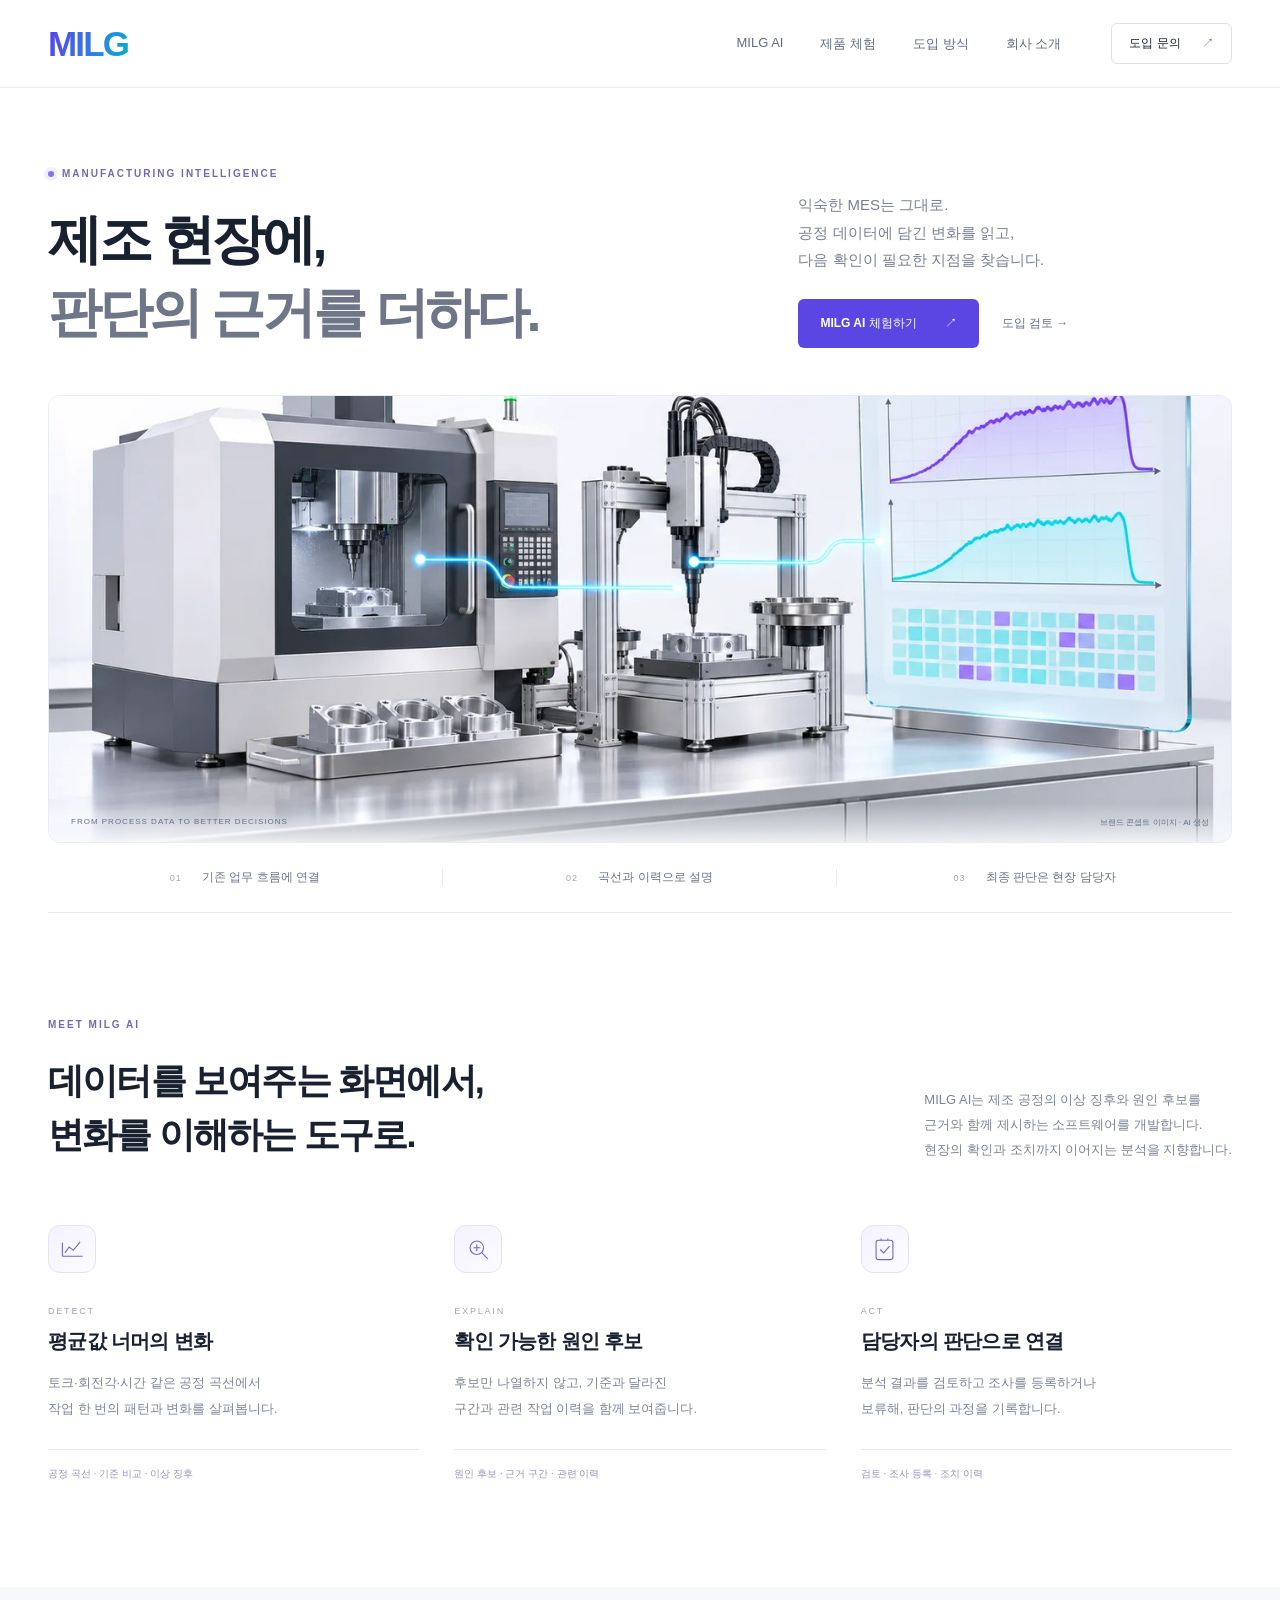
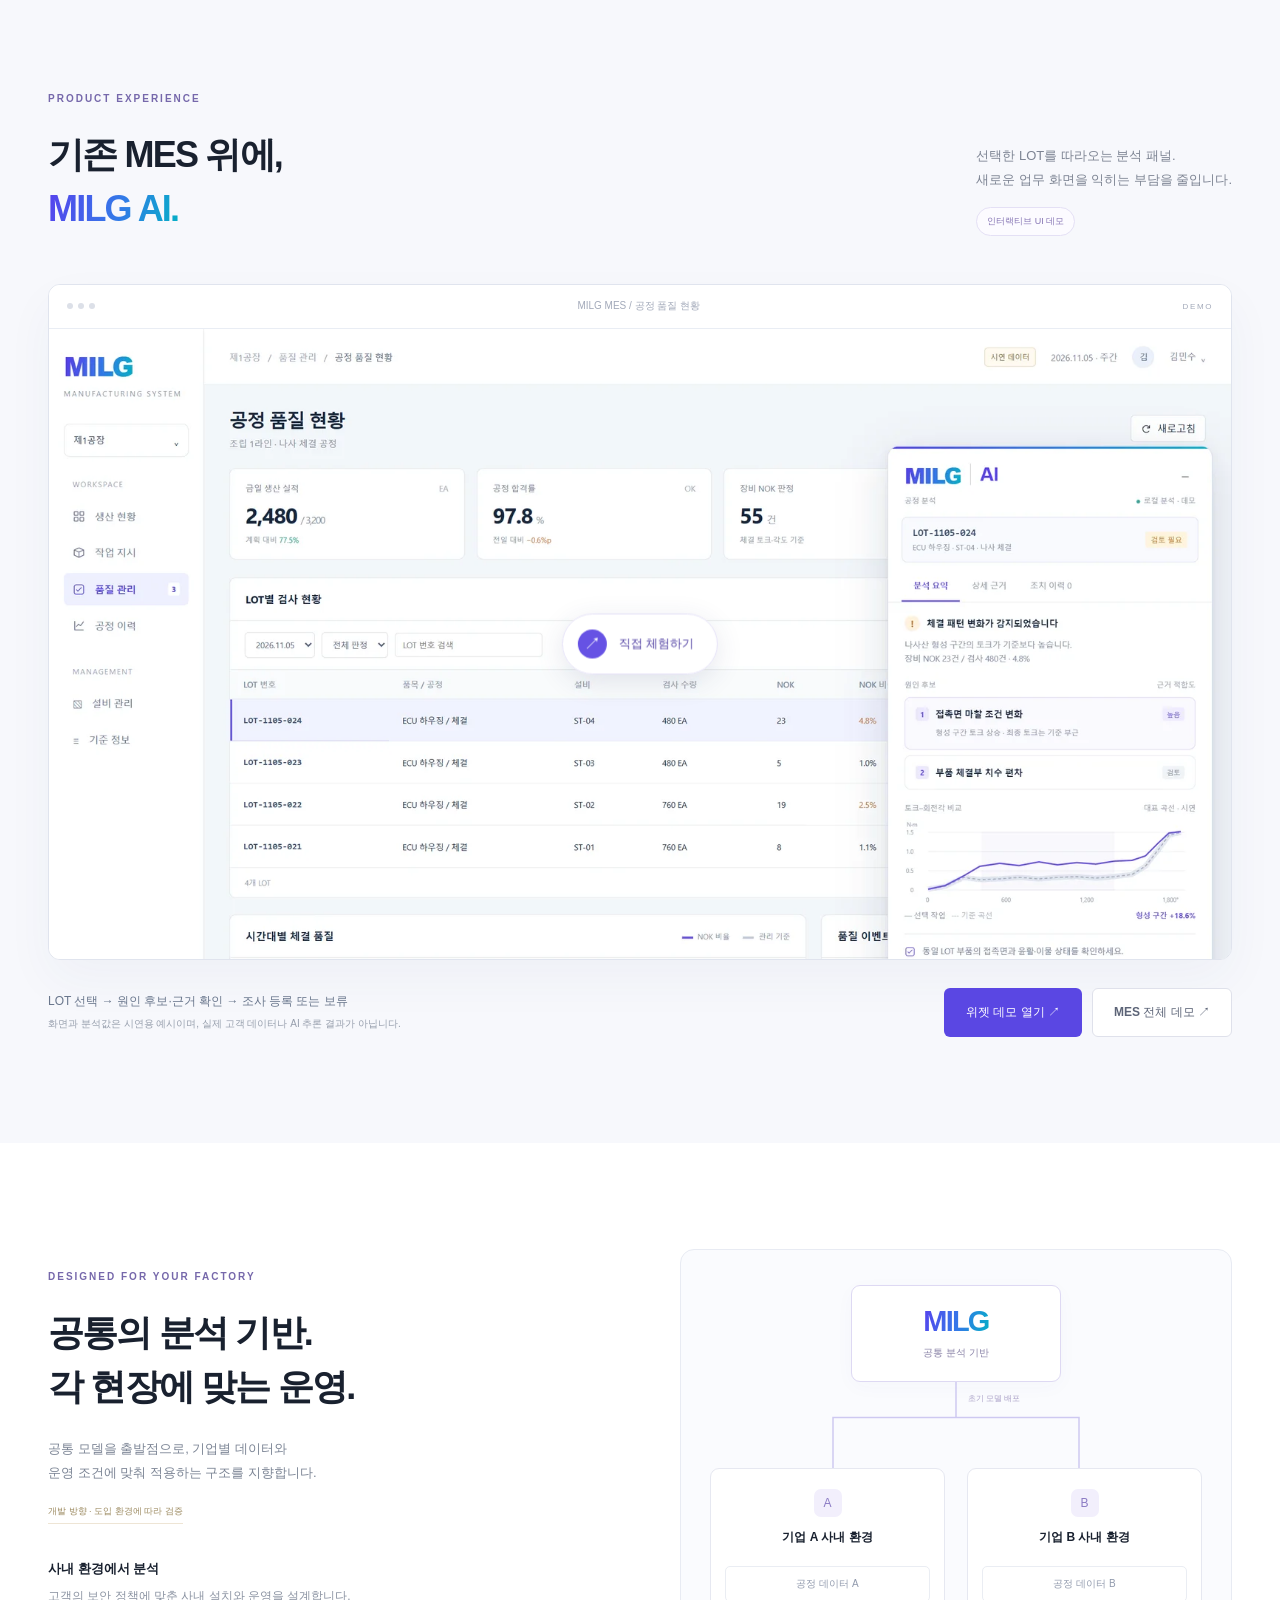
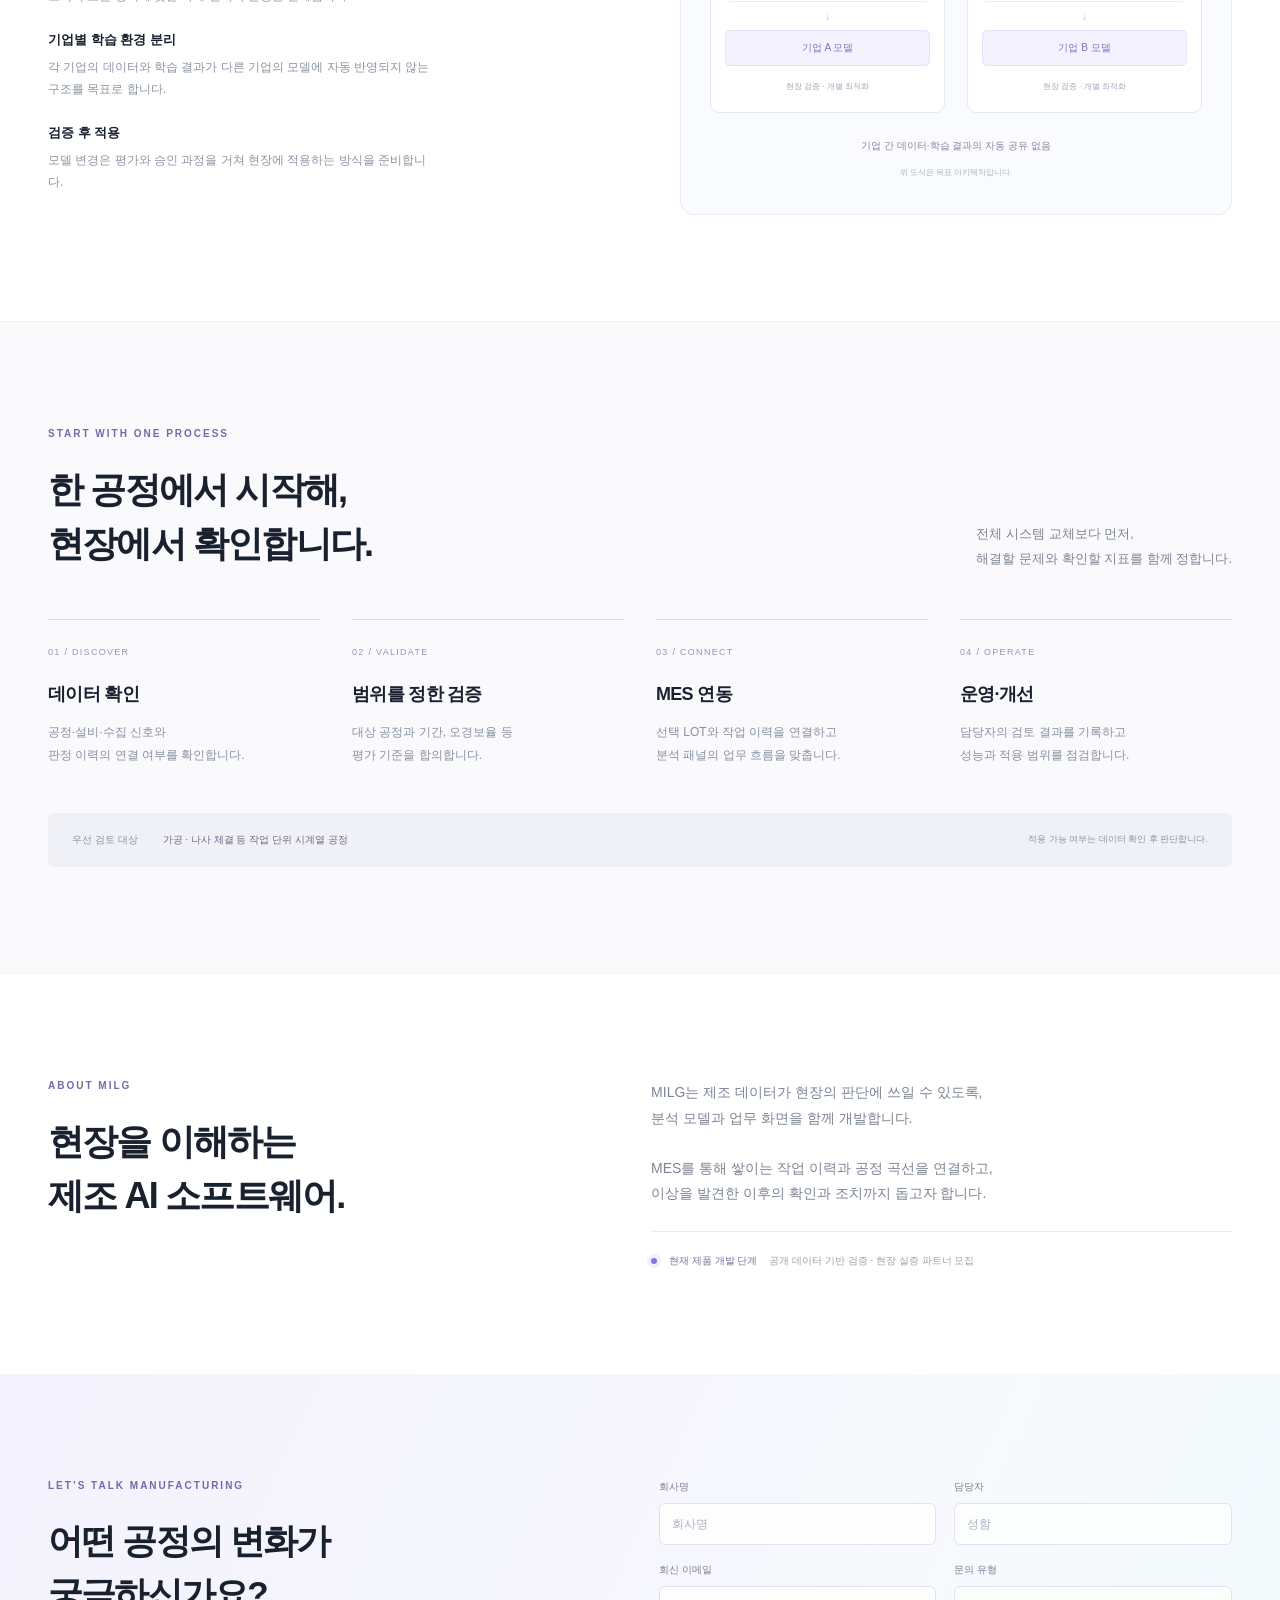
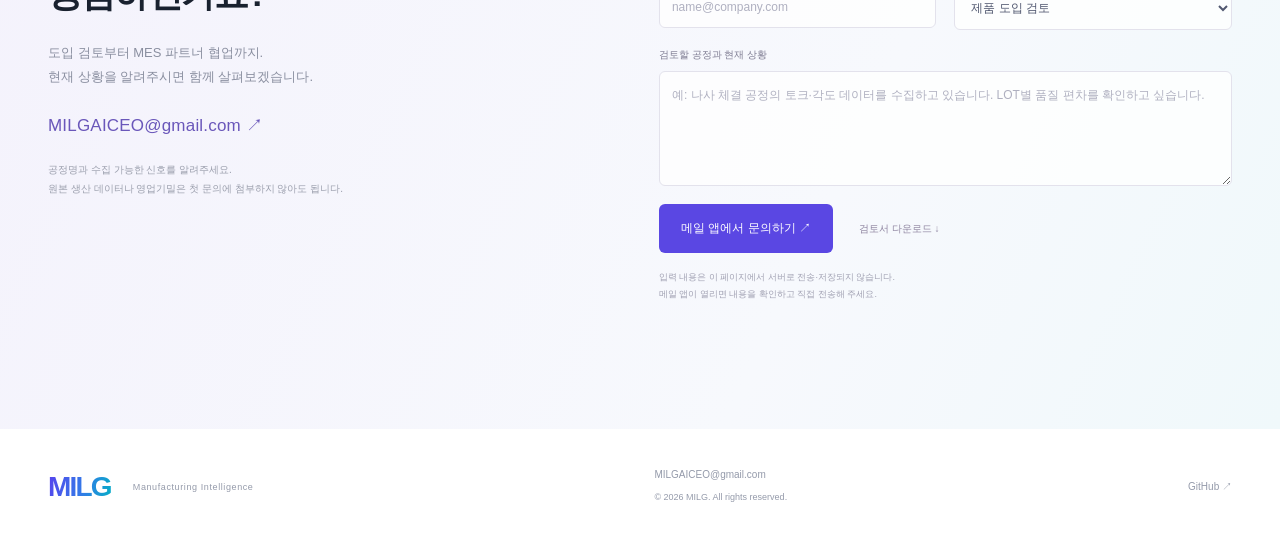
==== index.html @ 600805a0 "Add white MILG company website with product demo and inquiry flow" ====
<!doctype html>
<html lang="ko"><head>
<meta charset="utf-8"><meta name="viewport" content="width=device-width,initial-scale=1">
<title>MILG | 제조 현장에 더하는 AI</title>
<meta name="description" content="기존 MES에 더하는 제조 AI, MILG. 공정 데이터의 이상 징후와 원인 후보를 근거와 함께 제시해 현장의 판단을 돕습니다.">
<meta name="theme-color" content="#ffffff"><meta property="og:title" content="MILG — 제조 현장에 더하는 AI"><meta property="og:description" content="익숙한 MES에서, 더 깊은 공정 분석을. MILG AI 제품과 인터랙티브 데모를 만나보세요."><meta property="og:type" content="website"><meta property="og:image" content="company/assets/manufacturing.webp">
<link rel="icon" href="company/assets/favicon.svg" type="image/svg+xml"><link rel="stylesheet" href="company/site.css"></head><body>
<a href="#main" class="skip">본문으로 바로가기</a>
<header class="header"><div class="navwrap"><a class="logo" href="#" aria-label="MILG 홈">MILG</a><nav id="navigation" aria-label="주 메뉴"><a href="#product">MILG AI</a><a href="#experience">제품 체험</a><a href="#approach">도입 방식</a><a href="#about">회사 소개</a></nav><a class="navcta" href="#contact">도입 문의 <span>↗</span></a><button class="menubutton" aria-expanded="false" aria-controls="navigation" aria-label="메뉴 열기">☰</button></div></header>
<main id="main"><section class="hero wrap"><div class="herohead"><div><div class="eyebrow"><span class="statusdot"></span> MANUFACTURING INTELLIGENCE</div><h1>제조 현장에,<br><span>판단의 근거를 더하다.</span></h1></div><div class="herocopy"><p>익숙한 MES는 그대로.<br>공정 데이터에 담긴 변화를 읽고,<br>다음 확인이 필요한 지점을 찾습니다.</p><div class="buttons"><a href="#experience" class="button primary">MILG AI 체험하기 <span>↗</span></a><a href="#contact" class="textlink">도입 검토 →</a></div></div></div><div class="herovisual"><img src="company/assets/manufacturing.webp" width="1400" height="788" alt="정밀 제조 설비와 공정 분석 화면을 연결한 MILG 브랜드 콘셉트 이미지" fetchpriority="high"><div class="imagecaption"><span>FROM PROCESS DATA TO BETTER DECISIONS</span><span>브랜드 콘셉트 이미지 · AI 생성</span></div></div><div class="principles"><span><b>01</b> 기존 업무 흐름에 연결</span><span><b>02</b> 곡선과 이력으로 설명</span><span><b>03</b> 최종 판단은 현장 담당자</span></div></section>
<section id="product" class="section wrap"><div class="sectionintro"><div><div class="eyebrow">MEET MILG AI</div><h2>데이터를 보여주는 화면에서,<br>변화를 이해하는 도구로.</h2></div><p class="introcopy">MILG AI는 제조 공정의 이상 징후와 원인 후보를<br class="desktop"> 근거와 함께 제시하는 소프트웨어를 개발합니다.<br class="desktop"> 현장의 확인과 조치까지 이어지는 분석을 지향합니다.</p></div><div class="capabilities"><article><div class="capicon"><svg viewBox="0 0 32 32" fill="none"><path d="M4 24V8m0 16h24M7 20l5-7 5 4 8-10"/></svg></div><span class="overline">DETECT</span><h3>평균값 너머의 변화</h3><p>토크·회전각·시간 같은 공정 곡선에서<br>작업 한 번의 패턴과 변화를 살펴봅니다.</p><div class="capterm">공정 곡선 · 기준 비교 · 이상 징후</div></article><article><div class="capicon"><svg viewBox="0 0 32 32" fill="none"><circle cx="14" cy="14" r="8"/><path d="m20 20 7 7M10 14h8m-4-4v8"/></svg></div><span class="overline">EXPLAIN</span><h3>확인 가능한 원인 후보</h3><p>후보만 나열하지 않고, 기준과 달라진<br>구간과 관련 작업 이력을 함께 보여줍니다.</p><div class="capterm">원인 후보 · 근거 구간 · 관련 이력</div></article><article><div class="capicon"><svg viewBox="0 0 32 32" fill="none"><rect x="6" y="5" width="20" height="23" rx="3"/><path d="m11 16 4 4 7-8M12 5V3m8 2V3"/></svg></div><span class="overline">ACT</span><h3>담당자의 판단으로 연결</h3><p>분석 결과를 검토하고 조사를 등록하거나<br>보류해, 판단의 과정을 기록합니다.</p><div class="capterm">검토 · 조사 등록 · 조치 이력</div></article></div></section>
<section id="experience" class="experience section"><div class="wrap"><div class="sectionintro"><div><div class="eyebrow">PRODUCT EXPERIENCE</div><h2>기존 MES 위에,<br><span class="gradient">MILG AI.</span></h2></div><div class="introcopy"><p>선택한 LOT를 따라오는 분석 패널.<br>새로운 업무 화면을 익히는 부담을 줄입니다.</p><span class="pill">인터랙티브 UI 데모</span></div></div><div class="browserframe"><div class="browserbar"><div class="dots"><i></i><i></i><i></i></div><span>MILG MES / 공정 품질 현황</span><span class="secure">DEMO</span></div><button class="productpreview" id="demoPreview" aria-label="MILG AI 인터랙티브 데모 열기"><img src="company/assets/product.webp" width="1600" height="1050" loading="lazy" alt="LOT 검사 현황과 우측 하단 MILG AI 분석 패널"><span class="play"><span>↗</span> 직접 체험하기</span></button></div><div class="experiencebottom"><p>LOT 선택 → 원인 후보·근거 확인 → 조사 등록 또는 보류<br><small>화면과 분석값은 시연용 예시이며, 실제 고객 데이터나 AI 추론 결과가 아닙니다.</small></p><div class="buttons"><button id="demoButton" class="button primary">위젯 데모 열기 ↗</button><a class="button secondary" href="web/" target="_blank" rel="noopener">MES 전체 데모 ↗</a></div></div></div></section>
<section class="section wrap architecture"><div class="architecturecopy"><div class="eyebrow">DESIGNED FOR YOUR FACTORY</div><h2>공통의 분석 기반.<br>각 현장에 맞는 운영.</h2><p>공통 모델을 출발점으로, 기업별 데이터와<br>운영 조건에 맞춰 적용하는 구조를 지향합니다.</p><div class="roadmaplabel">개발 방향 · 도입 환경에 따라 검증</div><dl><div><dt>사내 환경에서 분석</dt><dd>고객의 보안 정책에 맞춘 사내 설치와 운영을 설계합니다.</dd></div><div><dt>기업별 학습 환경 분리</dt><dd>각 기업의 데이터와 학습 결과가 다른 기업의 모델에 자동 반영되지 않는 구조를 목표로 합니다.</dd></div><div><dt>검증 후 적용</dt><dd>모델 변경은 평가와 승인 과정을 거쳐 현장에 적용하는 방식을 준비합니다.</dd></div></dl></div><div class="architecturediagram" aria-label="공통 모델을 기업 A와 B의 독립된 사내 환경에 배포하는 목표 구조"><div class="base"><span class="logo">MILG</span><span>공통 분석 기반</span></div><div class="branches"><span>초기 모델 배포</span><svg viewBox="0 0 500 85" preserveAspectRatio="none"><path d="M250 0V35H125V85M250 35H375V85" fill="none" stroke="#cec9f1" stroke-width="1.5"/></svg></div><div class="tenants"><div class="tenant"><div class="factoryicon">A</div><h3>기업 A 사내 환경</h3><div class="tenantitem">공정 데이터 A</div><div class="tenantarrow">↓</div><div class="tenantitem model">기업 A 모델</div><span>현장 검증 · 개별 최적화</span></div><div class="tenant"><div class="factoryicon">B</div><h3>기업 B 사내 환경</h3><div class="tenantitem">공정 데이터 B</div><div class="tenantarrow">↓</div><div class="tenantitem model">기업 B 모델</div><span>현장 검증 · 개별 최적화</span></div></div><p>기업 간 데이터·학습 결과의 자동 공유 없음</p><small>위 도식은 목표 아키텍처입니다.</small></div></section>
<section id="approach" class="section approach"><div class="wrap"><div class="sectionintro"><div><div class="eyebrow">START WITH ONE PROCESS</div><h2>한 공정에서 시작해,<br>현장에서 확인합니다.</h2></div><p class="introcopy">전체 시스템 교체보다 먼저,<br>해결할 문제와 확인할 지표를 함께 정합니다.</p></div><div class="steps"><article><span>01 / DISCOVER</span><h3>데이터 확인</h3><p>공정·설비·수집 신호와<br>판정 이력의 연결 여부를 확인합니다.</p></article><article><span>02 / VALIDATE</span><h3>범위를 정한 검증</h3><p>대상 공정과 기간, 오경보율 등<br>평가 기준을 합의합니다.</p></article><article><span>03 / CONNECT</span><h3>MES 연동</h3><p>선택 LOT와 작업 이력을 연결하고<br>분석 패널의 업무 흐름을 맞춥니다.</p></article><article><span>04 / OPERATE</span><h3>운영·개선</h3><p>담당자의 검토 결과를 기록하고<br>성능과 적용 범위를 점검합니다.</p></article></div><div class="scope"><span>우선 검토 대상</span><b>가공 · 나사 체결 등 작업 단위 시계열 공정</b><span>적용 가능 여부는 데이터 확인 후 판단합니다.</span></div></div></section>
<section id="about" class="section wrap about"><div><div class="eyebrow">ABOUT MILG</div><h2>현장을 이해하는<br>제조 AI 소프트웨어.</h2></div><div class="abouttext"><p>MILG는 제조 데이터가 현장의 판단에 쓰일 수 있도록,<br class="desktop"> 분석 모델과 업무 화면을 함께 개발합니다.</p><p>MES를 통해 쌓이는 작업 이력과 공정 곡선을 연결하고,<br class="desktop"> 이상을 발견한 이후의 확인과 조치까지 돕고자 합니다.</p><div class="stage"><span class="statusdot"></span><strong>현재 제품 개발 단계</strong><span>공개 데이터 기반 검증 · 현장 실증 파트너 모집</span></div></div></section>
<section id="contact" class="section contact"><div class="wrap contactgrid"><div><div class="eyebrow">LET’S TALK MANUFACTURING</div><h2>어떤 공정의 변화가<br>궁금하신가요?</h2><p>도입 검토부터 MES 파트너 협업까지.<br>현재 상황을 알려주시면 함께 살펴보겠습니다.</p><a class="email" href="mailto:MILGAICEO@gmail.com">MILGAICEO@gmail.com ↗</a><div class="contactnote">공정명과 수집 가능한 신호를 알려주세요.<br>원본 생산 데이터나 영업기밀은 첫 문의에 첨부하지 않아도 됩니다.</div></div><form id="contactForm"><div class="formrow"><label>회사명<input name="company" placeholder="회사명" required maxlength="80" autocomplete="organization"></label><label>담당자<input name="person" placeholder="성함" required maxlength="40" autocomplete="name"></label></div><div class="formrow"><label>회신 이메일<input name="email" type="email" placeholder="name@company.com" required maxlength="120" autocomplete="email"></label><label>문의 유형<select name="type"><option>제품 도입 검토</option><option>MES 파트너 협업</option><option>데이터·현장 검증</option><option>기타 문의</option></select></label></div><label>검토할 공정과 현재 상황<textarea name="message" placeholder="예: 나사 체결 공정의 토크·각도 데이터를 수집하고 있습니다. LOT별 품질 편차를 확인하고 싶습니다." required maxlength="3000" rows="4"></textarea></label><div class="formactions"><button class="button primary" type="submit">메일 앱에서 문의하기 ↗</button><button class="download" type="button" id="downloadBrief">검토서 다운로드 ↓</button></div><p class="formnote">입력 내용은 이 페이지에서 서버로 전송·저장되지 않습니다.<br>메일 앱이 열리면 내용을 확인하고 직접 전송해 주세요.</p><p id="formStatus" role="status"></p></form></div></section>
</main><footer class="wrap footer"><div><a class="logo" href="#" aria-label="MILG 홈">MILG</a><span>Manufacturing Intelligence</span></div><div><a href="mailto:MILGAICEO@gmail.com">MILGAICEO@gmail.com</a><p>© <span id="year">2026</span> MILG. All rights reserved.</p></div><a href="https://github.com/dksgusrl04-gif/MILG-mes" target="_blank" rel="noopener">GitHub ↗</a></footer>
<dialog id="demoDialog" aria-labelledby="demoTitle"><div class="dialoghead"><div><strong id="demoTitle">MILG AI 제품 체험</strong><span>시연 데이터 · 브라우저 내 동작</span></div><div><a href="company/demo/" target="_blank" rel="noopener">새 창에서 열기 ↗</a><button id="closeDemo" aria-label="데모 닫기">✕</button></div></div><iframe id="demoFrame" title="MILG AI 위젯 인터랙티브 데모" data-src="company/demo/index.html" sandbox="allow-scripts allow-same-origin allow-forms allow-modals"></iframe></dialog>
<script src="company/site.js"></script></body></html>
---- company/site.css ----
@charset "UTF-8";
:root{--ink:#19212f;--muted:#738092;--purple:#5545e8;--line:#e8eaf0;--wash:#f7f8fc;--gradient:linear-gradient(105deg,#5742ed,#337ae8 55%,#05afc6)}*{box-sizing:border-box}html{scroll-behavior:smooth;scroll-padding-top:105px}body{margin:0;background:#fff;color:var(--ink);font-family:'Segoe UI','Malgun Gothic',sans-serif;-webkit-font-smoothing:antialiased}a{color:inherit;text-decoration:none}button,input,textarea,select{font:inherit}button,a,input,textarea,select{-webkit-tap-highlight-color:transparent}button{cursor:pointer}button:focus-visible,a:focus-visible{outline:3px solid #8c80eb;outline-offset:5px}img{display:block;max-width:100%;height:auto}p{line-height:1.85}h1,h2,h3,p{margin-top:0}.wrap{width:min(1240px,calc(100% - 96px));margin-inline:auto}.header{height:88px;border-bottom:1px solid #eceef3;background:#ffffffed;backdrop-filter:blur(16px);position:sticky;top:0;z-index:30}.navwrap{height:100%;width:min(1360px,calc(100% - 96px));margin:auto;display:flex;align-items:center;gap:50px}.logo{font-family:Arial,sans-serif;font-size:35px;line-height:1;font-weight:900;letter-spacing:-1.8px;background:var(--gradient);background-clip:text;color:transparent;display:inline-block}.navwrap nav{display:flex;gap:37px;margin-left:auto}.navwrap nav a{font-size:13px;color:#626c7d;transition:color .2s}.navwrap nav a:hover{color:var(--purple)}.navcta{border:1px solid #dedfeb;border-radius:6px;padding:11px 17px;font-size:12px}.navcta span{margin-left:18px;color:#7564dc}.menubutton{display:none}.skip{position:absolute;left:16px;top:-60px;z-index:60;background:#fff;padding:12px}.skip:focus{top:10px}.hero{padding-top:80px}.herohead{display:grid;grid-template-columns:1.5fr 1fr;gap:40px;align-items:end;margin-bottom:47px}.eyebrow{font-size:10px;font-weight:650;letter-spacing:2px;color:#7668ab;margin-bottom:24px;display:flex;align-items:center;gap:8px}.statusdot{display:inline-block;width:6px;height:6px;border-radius:50%;background:#8972e7;box-shadow:0 0 0 4px #f2efff}h1{font-size:clamp(36px,4.2vw,59px);line-height:1.35;letter-spacing:-3.4px;font-weight:650;margin-bottom:0}h1 span{color:#6e7688}.herocopy{padding-left:24px}.herocopy p{font-size:15px;color:#798191;margin-bottom:25px}.buttons{display:flex;align-items:center;gap:23px;flex-wrap:wrap}.button{border:1px solid transparent;padding:15px 21px;display:inline-flex;align-items:center;justify-content:center;gap:28px;border-radius:6px;font-size:12px;font-weight:550;transition:transform .2s,box-shadow .2s}.button:hover{transform:translateY(-2px);box-shadow:0 5px 17px #5344c51c}.primary{background:#5a47e3;color:white}.secondary{background:white;border-color:#dfe1eb;color:#5c6477}.textlink{font-size:12px;color:#657084}.herovisual{position:relative;border-radius:12px;overflow:hidden;background:#f6f7fc;border:1px solid #e9ecf3}.herovisual img{width:100%;aspect-ratio:2.65;object-fit:cover;object-position:center bottom}.imagecaption{position:absolute;bottom:0;left:0;right:0;display:flex;justify-content:space-between;padding:14px 22px;background:linear-gradient(transparent,#f7f9fcdf);font-size:8px;letter-spacing:1px;color:#637389}.imagecaption span:last-child{letter-spacing:0}.principles{display:grid;grid-template-columns:repeat(3,1fr);padding:26px 0;border-bottom:1px solid var(--line);font-size:12px;color:#6b7484}.principles span{text-align:center;border-right:1px solid var(--line)}.principles span:last-child{border:0}.principles b{font-size:9px;letter-spacing:1px;color:#a2a8b6;margin-right:17px;font-weight:500}.section{padding-top:106px;padding-bottom:106px}.sectionintro{display:flex;justify-content:space-between;align-items:end;gap:40px;margin-bottom:48px}h2{font-size:36px;line-height:1.5;letter-spacing:-1.8px;font-weight:600;margin-bottom:0}.introcopy{color:#7d8493;font-size:13px;line-height:1.9;margin:0}.introcopy p{margin-bottom:15px}.capabilities{display:grid;grid-template-columns:repeat(3,1fr);gap:35px}.capabilities article{padding:15px 0 0}.capicon{width:48px;height:48px;border:1px solid #e5e2f2;border-radius:12px;display:grid;place-items:center;margin-bottom:27px;background:linear-gradient(140deg,#f5f2ff,#fbfcff)}.capicon svg{width:27px;height:27px;stroke:#7666c5;stroke-width:1.3}.overline{font-size:9px;letter-spacing:1.8px;color:#a2a6b4}h3{font-size:20px;letter-spacing:-.7px;font-weight:600;margin:10px 0 15px}.capabilities p{font-size:13px;color:#7d8695;line-height:1.95}.capterm{margin-top:28px;padding-top:17px;border-top:1px solid var(--line);font-size:10px;color:#9b91b9}.experience{background:#f7f8fc}.gradient{background:var(--gradient);background-clip:text;color:transparent}.pill{display:inline-block;border:1px solid #e4e0f5;color:#8675b4;padding:5px 10px;border-radius:20px;font-size:9px;background:#fcfbff}.browserframe{border:1px solid #e0e4ee;border-radius:12px;overflow:hidden;box-shadow:0 20px 50px #3543760b;background:white}.browserbar{height:44px;background:#fff;display:flex;align-items:center;justify-content:space-between;padding:0 18px;color:#a3aaba;font-size:10px;border-bottom:1px solid #e9edf4}.dots{display:flex;gap:5px}.dots i{width:6px;height:6px;border-radius:50%;background:#dce0e8}.secure{font-size:8px;letter-spacing:1.6px}.productpreview{position:relative;border:0;background:transparent;padding:0;width:100%;display:block;text-align:initial}.productpreview img{width:100%;max-height:630px;object-fit:cover;object-position:top}.play{position:absolute;left:50%;top:50%;transform:translate(-50%,-50%);background:#ffffffee;backdrop-filter:blur(12px);border:1px solid #e6e3f7;border-radius:40px;box-shadow:0 7px 28px #30386720;padding:15px 23px 15px 15px;display:flex;align-items:center;gap:12px;font-size:12px;color:#5545a5}.play>span{display:grid;place-items:center;border-radius:50%;width:29px;height:29px;color:white;background:#6652e4;font-size:17px}.experiencebottom{display:flex;align-items:center;justify-content:space-between;gap:30px;margin-top:28px}.experiencebottom p{font-size:12px;color:#69768c;margin-bottom:0}.experiencebottom small{font-size:10px;color:#969eac}.experiencebottom .buttons{gap:10px}.architecture{display:grid;grid-template-columns:1fr 1fr;gap:80px;align-items:center}.architecturecopy>p{color:#7c8595;font-size:13px;margin:23px 0 15px}.roadmaplabel{display:inline-block;color:#9c8a60;font-size:9px;border-bottom:1px solid #eee5d5;padding-bottom:5px;margin-bottom:12px}dl{margin:0}dl>div{margin-top:24px}dt{font-size:13px;font-weight:600;margin-bottom:8px}dd{margin:0;font-size:12px;color:#8b93a2;line-height:1.8;max-width:390px}.architecturediagram{background:#fafbfe;border:1px solid #e8ebf3;border-radius:14px;padding:35px 29px;text-align:center}.base{border:1px solid #ded9f3;background:white;border-radius:9px;padding:21px;width:210px;margin:auto;box-shadow:0 5px 20px #4b3c9607}.base .logo{font-size:29px}.base>span:last-child{display:block;font-size:10px;color:#8b84a8;margin-top:10px}.branches{height:86px;position:relative}.branches svg{width:100%;height:100%}.branches span{position:absolute;top:11px;left:calc(50% + 12px);font-size:8px;color:#aaa0c7;white-space:nowrap}.tenants{display:flex;gap:22px}.tenant{flex:1;background:#fff;border:1px solid #e6e8f1;border-radius:9px;padding:20px 14px}.factoryicon{width:28px;height:28px;border-radius:7px;display:grid;place-items:center;font-size:12px;background:#f2effc;color:#8b7bc4;margin:auto}.tenant h3{font-size:12px;letter-spacing:0;margin:12px 0 20px}.tenantitem{padding:10px 5px;border:1px solid #eaedf3;border-radius:5px;font-size:10px;color:#919aad}.tenantitem.model{background:#f5f2ff;border-color:#e7e1fa;color:#8470bb}.tenantarrow{font-size:12px;color:#cdc6e2;margin:7px}.tenant>span{font-size:8px;display:block;color:#9ea8b9;margin-top:15px}.architecturediagram>p{font-size:10px;color:#8c829f;margin:24px 0 6px}.architecturediagram>small{font-size:8px;color:#adb2c0}.approach{background:#fafafc;border-block:1px solid #f1f1f6}.steps{display:grid;grid-template-columns:repeat(4,1fr);gap:32px}.steps article{padding-top:21px;border-top:1px solid #dcdce8}.steps article>span{font-size:9px;letter-spacing:1.3px;color:#9b91b9}.steps h3{font-size:18px;margin-top:23px}.steps p{font-size:12px;color:#8790a0}.scope{margin-top:35px;padding:20px 24px;display:flex;gap:25px;align-items:center;background:#f0f0f7;border-radius:6px;font-size:10px;color:#8e91a6}.scope b{font-weight:500;color:#6d6a83}.scope span:last-child{margin-left:auto;font-size:9px}.about{display:grid;grid-template-columns:1fr 1.1fr;gap:75px}.abouttext p{font-size:14px;color:#7c8494;margin-bottom:24px}.stage{border-top:1px solid var(--line);padding-top:22px;display:flex;align-items:center;gap:12px;flex-wrap:wrap;font-size:10px}.stage strong{color:#7b6e9e;font-weight:500}.stage>span:last-child{color:#9b9faa}.contact{background:linear-gradient(115deg,#f4f2fc,#f7f9fd 65%,#f0f9fb)}.contactgrid{display:grid;grid-template-columns:1fr 1.1fr;gap:90px}.contact h2{font-size:35px}.contact p{font-size:13px;color:#8a8fa0;margin-top:21px}.email{display:inline-block;font-size:17px;color:#6a57ba;margin:12px 0 23px;letter-spacing:.2px}.contactnote{font-size:10px;color:#9a9eac;line-height:1.9}.formrow{display:grid;grid-template-columns:1fr 1fr;gap:18px}form label{display:block;font-size:10px;color:#7e7c92;margin-bottom:18px}input,select,textarea{display:block;margin-top:9px;width:100%;padding:13px 12px;border:1px solid #e3e2ec;background:#ffffffc9;border-radius:6px;color:#515870;font-size:12px}input::placeholder,textarea::placeholder{color:#afb0c0}input:focus,textarea:focus,select:focus{outline:2px solid #b7a8ed;outline-offset:1px}textarea{resize:vertical;min-height:115px;line-height:1.7}.formactions{display:flex;gap:20px;align-items:center}.download{border:0;background:none;color:#8d839f;font-size:10px}.contact .formnote{font-size:9px;line-height:1.8;color:#a0a0b2;margin:16px 0 0}#formStatus{font-size:11px;color:#6953a6;line-height:1.8}.footer{padding-block:40px;display:flex;justify-content:space-between;align-items:center;gap:30px;font-size:10px;color:#949aaa}.footer>div:first-child{display:flex;align-items:center;gap:22px}.footer .logo{font-size:28px}.footer p{margin:9px 0 0;font-size:9px}.footer>div:first-child span{font-size:9px;letter-spacing:.6px}dialog{width:min(1500px,96vw);height:92dvh;max-width:none;max-height:none;padding:0;border:1px solid #dde2ee;border-radius:12px;box-shadow:0 30px 100px #15244344;overflow:hidden}dialog::backdrop{background:#1c263d66;backdrop-filter:blur(5px)}.dialoghead{height:57px;display:flex;justify-content:space-between;align-items:center;padding:0 20px;background:#fff;font-size:12px}.dialoghead strong{font-weight:600}.dialoghead span{margin-left:18px;color:#a1a8b6;font-size:10px}.dialoghead>div{display:flex;align-items:center;gap:15px}.dialoghead a{font-size:10px;color:#8878b4}.dialoghead button{border:0;background:#f3f4f8;border-radius:5px;width:29px;height:29px;color:#7e889c}iframe{width:100%;height:calc(100% - 57px);border:0;display:block}.dialog-open{overflow:hidden}
@media(max-width:1100px){.wrap,.navwrap{width:calc(100% - 56px)}.navwrap{gap:30px}.navwrap nav{gap:23px}.herohead{gap:20px}.herocopy{padding-left:0}.herohead h1{font-size:43px}.architecture,.contactgrid{gap:35px}.experiencebottom{align-items:start}.experiencebottom .buttons{flex-direction:column;align-items:stretch}.scope{flex-wrap:wrap;gap:14px}.scope span:last-child{margin-left:0}.tenant{padding:15px 9px}.architecturediagram{padding:30px 19px}.tenants{gap:14px}.about{gap:40px}}
@media(max-width:760px){html{scroll-padding-top:85px}.header{height:70px}.navwrap{width:calc(100% - 36px);gap:18px}.logo{font-size:30px}.navwrap nav{display:none;position:absolute;top:69px;left:0;right:0;background:#fff;padding:25px;border-bottom:1px solid var(--line);margin:0;box-shadow:0 20px 30px #15244308}.navwrap nav.open{display:flex;flex-direction:column;gap:25px}.navcta{margin-left:auto;padding:9px 12px;font-size:10px}.navcta span{margin-left:10px}.menubutton{display:block;background:none;border:0;font-size:19px;color:#7d7994;padding:5px}.wrap{width:calc(100% - 40px)}.hero{padding-top:47px}.herohead{display:block;margin-bottom:32px}.eyebrow{font-size:8px;letter-spacing:1.6px;margin-bottom:20px}.herohead h1{font-size:38px;letter-spacing:-2.4px;line-height:1.4}.herocopy{margin-top:25px}.herocopy p{font-size:13px}.button{padding:13px 17px;font-size:11px;gap:20px}.herovisual img{aspect-ratio:auto;object-fit:contain;object-position:center}.imagecaption{padding:12px;font-size:7px}.imagecaption span:first-child{display:none}.imagecaption span:last-child{margin-left:auto}.principles{padding:22px 0;font-size:9px;gap:8px}.principles span{display:flex;flex-direction:column;align-items:center;gap:8px}.principles b{margin:0}.section{padding-block:65px}.sectionintro{display:block;margin-bottom:31px}h2,.contact h2{font-size:29px;letter-spacing:-1.3px}.introcopy{margin-top:20px;font-size:12px}.capabilities{grid-template-columns:1fr;gap:30px}.capabilities article{position:relative;padding-left:67px}.capicon{position:absolute;left:0;top:18px;width:43px;height:43px}.capabilities h3{font-size:18px}.capabilities p{font-size:12px}.capterm{margin-top:18px;font-size:9px}.browserbar{height:35px;padding-inline:12px;font-size:8px}.productpreview img{min-height:280px;object-fit:cover;object-position:68% top}.play{font-size:10px;padding:10px 15px 10px 10px;white-space:nowrap}.experiencebottom{display:block;margin-top:20px}.experiencebottom p{font-size:11px}.experiencebottom small{display:block;margin-top:9px;font-size:9px}.experiencebottom .buttons{flex-direction:row;margin-top:22px}.architecture{grid-template-columns:1fr;gap:30px}.architecturediagram{padding:25px 18px}.architecturecopy>p{font-size:12px}.steps{grid-template-columns:1fr 1fr;gap:25px 20px}.steps h3{font-size:17px}.steps p{font-size:11px}.steps article>span{font-size:8px}.scope{padding:18px;display:block;line-height:1.9}.scope>*{display:block;margin-bottom:5px}.about{grid-template-columns:1fr;gap:25px}.abouttext p{font-size:12px}.stage{font-size:9px}.contactgrid{grid-template-columns:1fr;gap:32px}.contact p{font-size:12px}.formrow{gap:12px}.formactions{gap:15px}.formactions .button{font-size:10px;padding:13px}.download{font-size:9px}.footer{flex-wrap:wrap;padding-block:30px;font-size:9px;gap:23px}.footer>div:first-child{width:100%}.footer>div:first-child span{font-size:9px}.desktop{display:none}.dialoghead{padding-inline:12px}.dialoghead span{display:none}.dialoghead strong{font-size:11px}.dialoghead a{font-size:9px}dialog{width:calc(100vw - 12px);height:96dvh}.email{font-size:16px}}
@media(prefers-reduced-motion:reduce){html{scroll-behavior:auto}*{transition:none!important}}
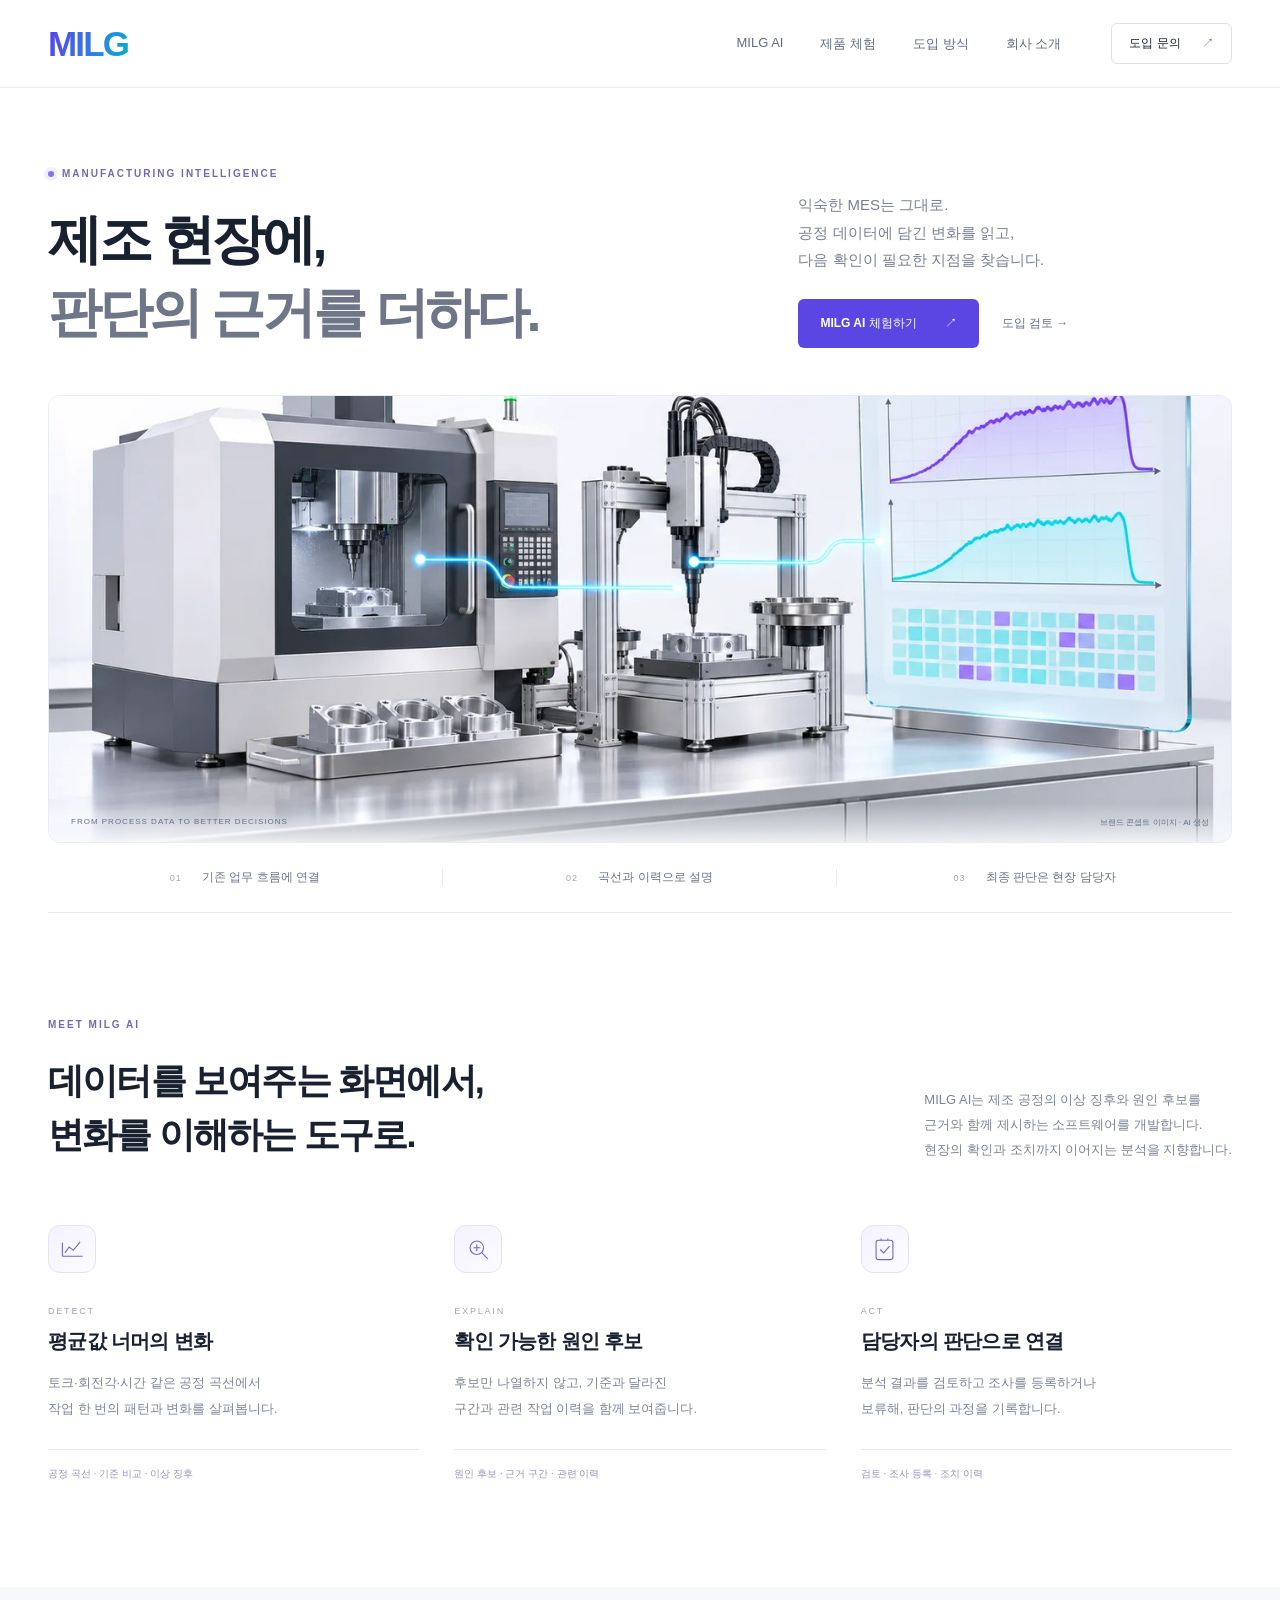
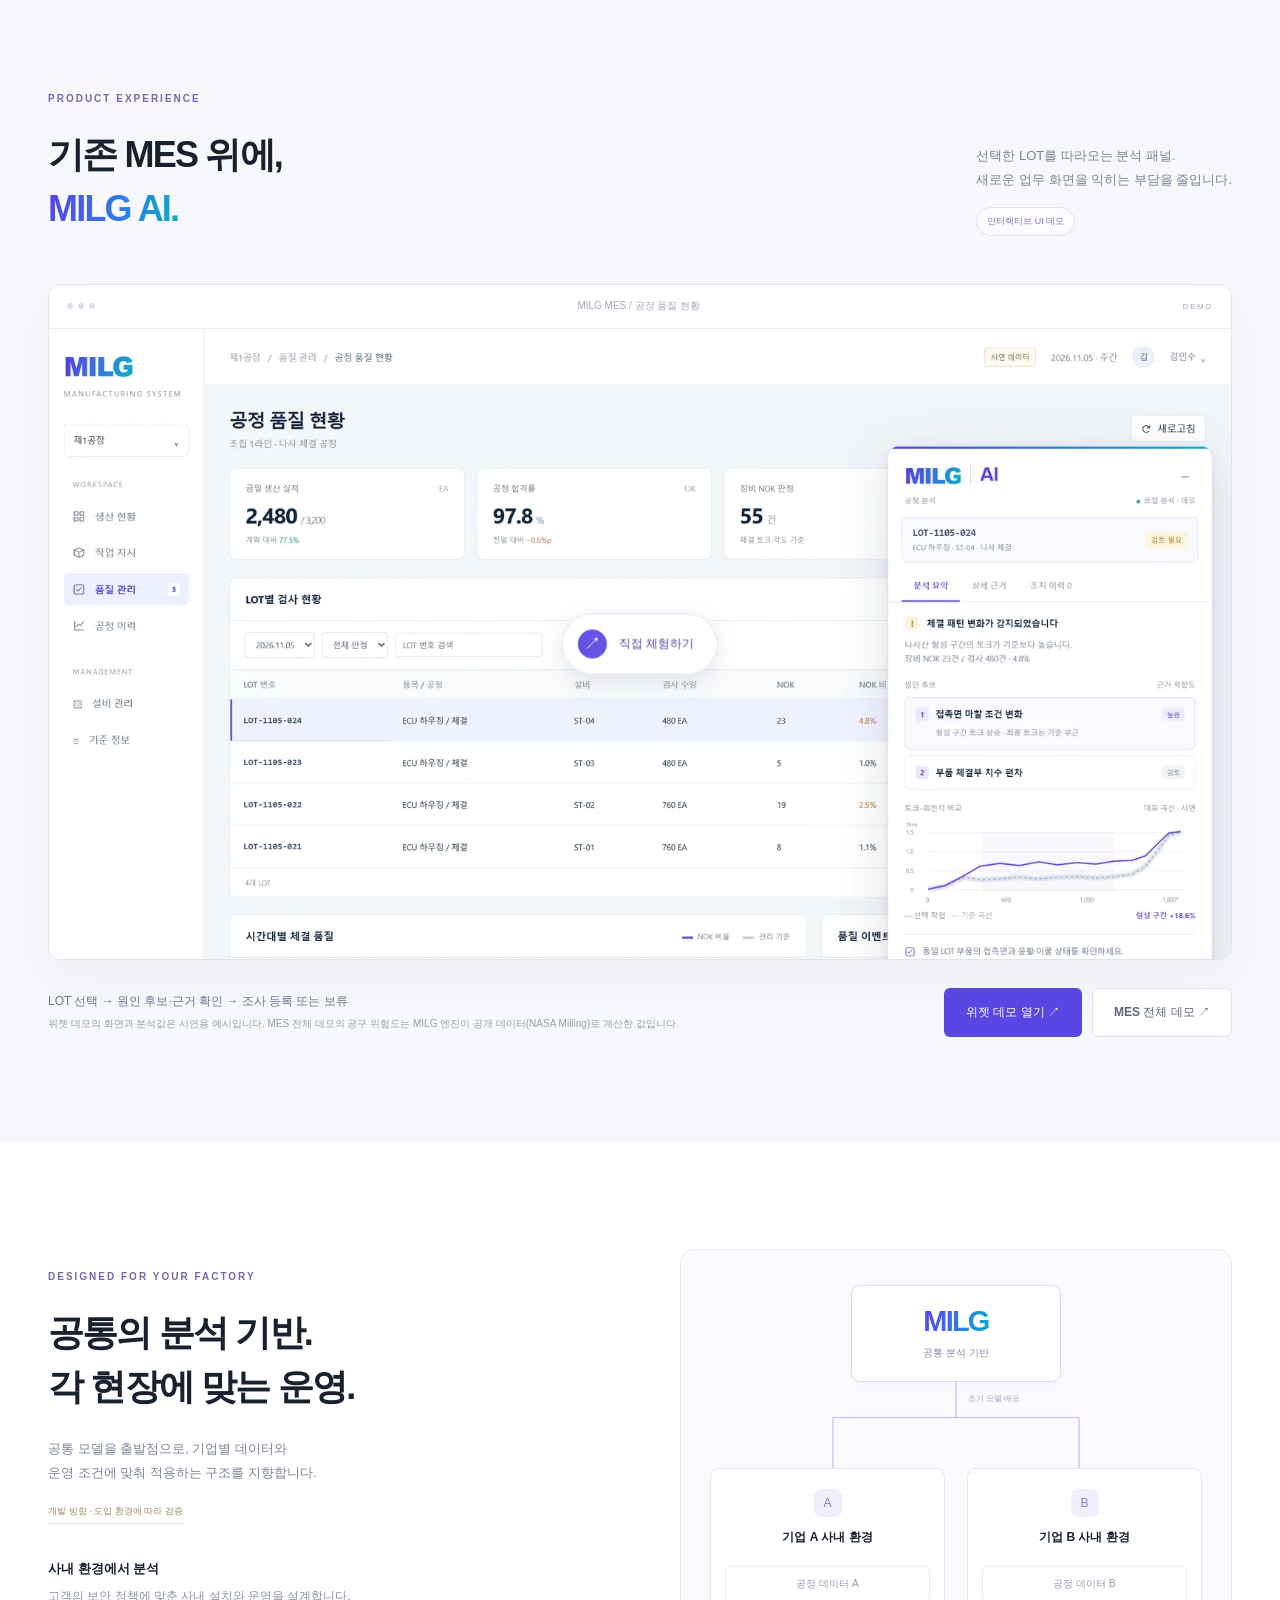
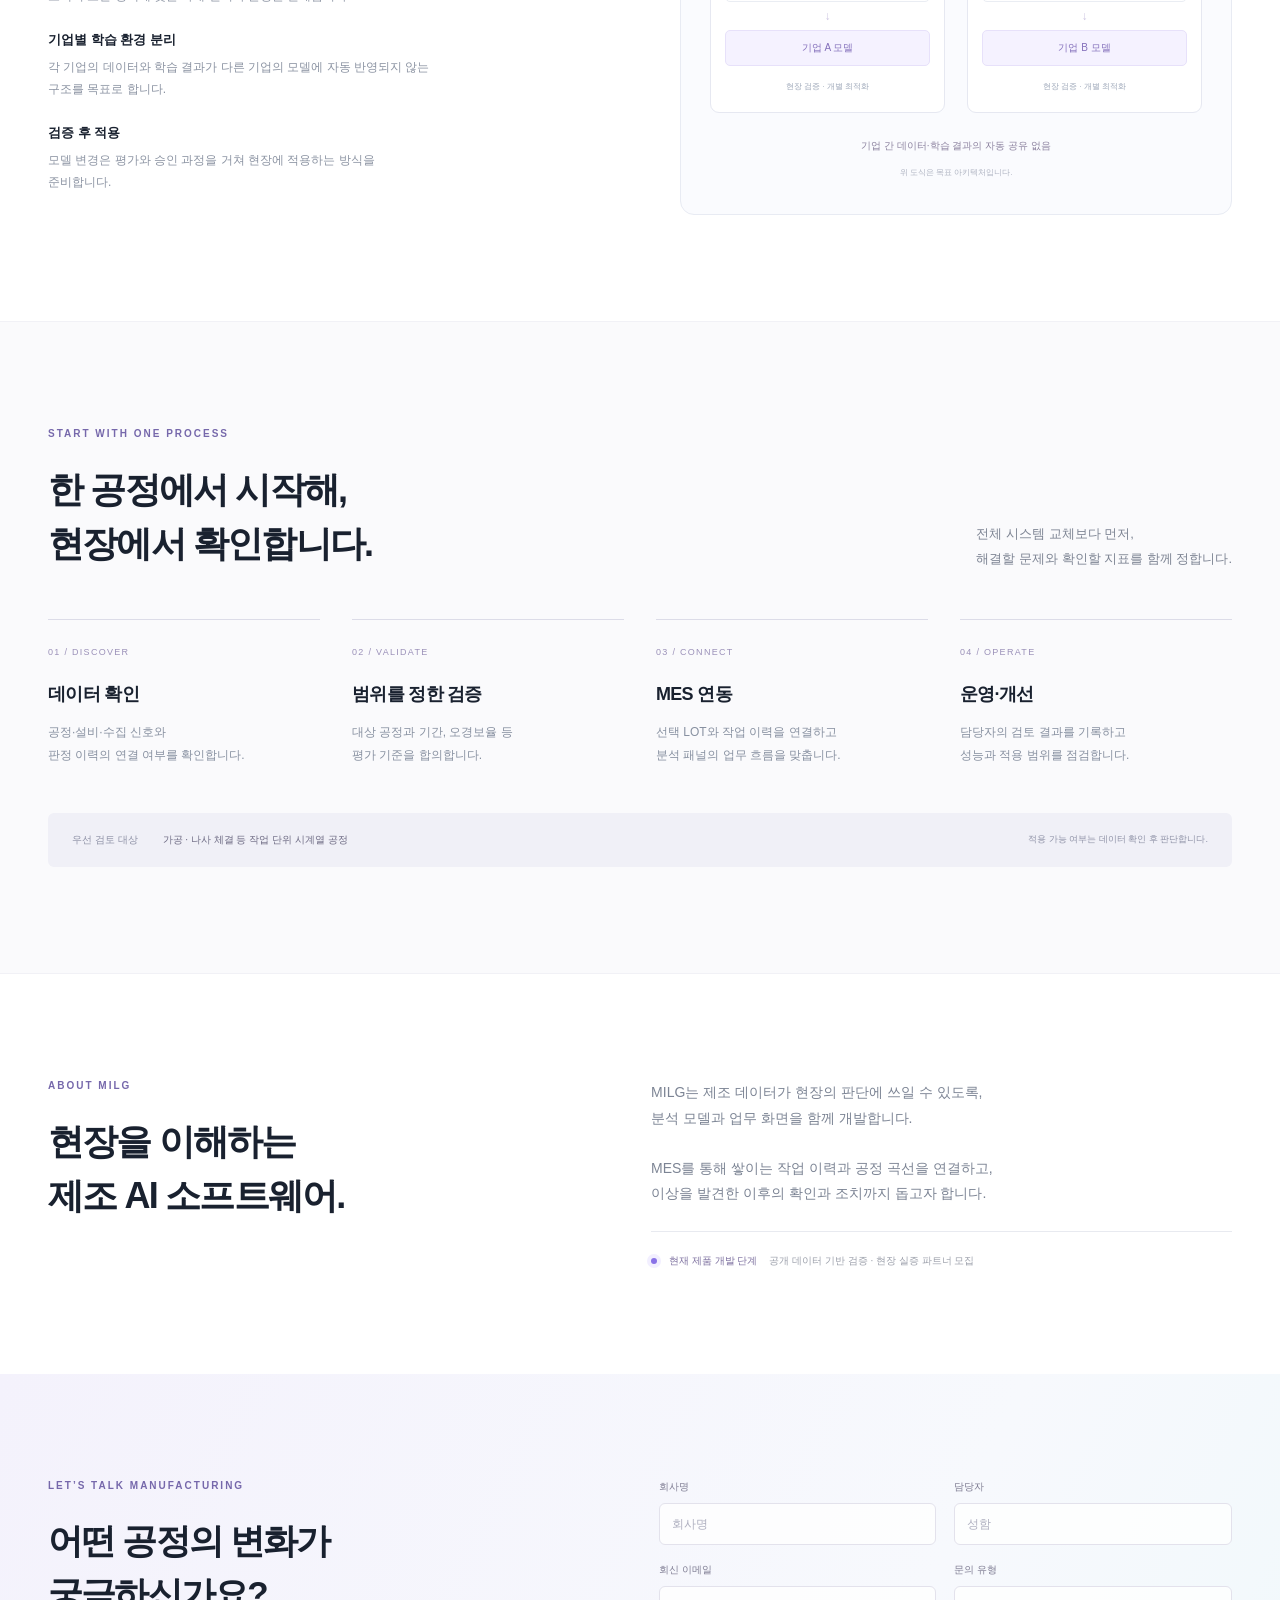
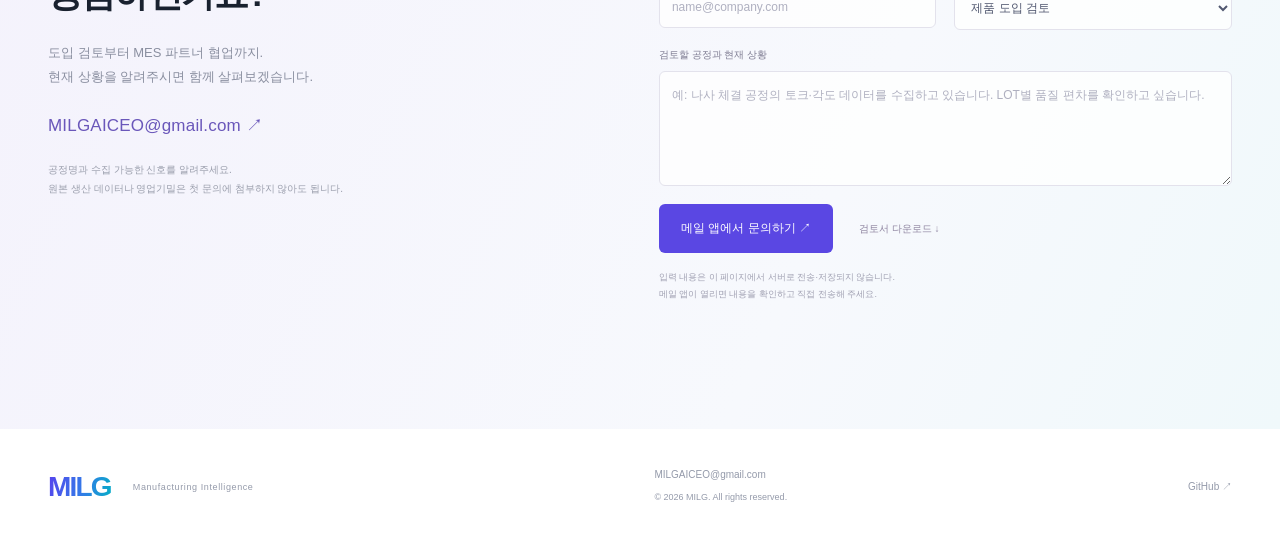
==== commit e07720e9: "MILG AI 위젯 개편 · 회사 사이트 디자인 반영 · 보강 엔진 MES 적용" ====
--- a/index.html
+++ b/index.html
@@ -9,7 +9,7 @@
 <header class="header"><div class="navwrap"><a class="logo" href="#" aria-label="MILG 홈">MILG</a><nav id="navigation" aria-label="주 메뉴"><a href="#product">MILG AI</a><a href="#experience">제품 체험</a><a href="#approach">도입 방식</a><a href="#about">회사 소개</a></nav><a class="navcta" href="#contact">도입 문의 <span>↗</span></a><button class="menubutton" aria-expanded="false" aria-controls="navigation" aria-label="메뉴 열기">☰</button></div></header>
 <main id="main"><section class="hero wrap"><div class="herohead"><div><div class="eyebrow"><span class="statusdot"></span> MANUFACTURING INTELLIGENCE</div><h1>제조 현장에,<br><span>판단의 근거를 더하다.</span></h1></div><div class="herocopy"><p>익숙한 MES는 그대로.<br>공정 데이터에 담긴 변화를 읽고,<br>다음 확인이 필요한 지점을 찾습니다.</p><div class="buttons"><a href="#experience" class="button primary">MILG AI 체험하기 <span>↗</span></a><a href="#contact" class="textlink">도입 검토 →</a></div></div></div><div class="herovisual"><img src="company/assets/manufacturing.webp" width="1400" height="788" alt="정밀 제조 설비와 공정 분석 화면을 연결한 MILG 브랜드 콘셉트 이미지" fetchpriority="high"><div class="imagecaption"><span>FROM PROCESS DATA TO BETTER DECISIONS</span><span>브랜드 콘셉트 이미지 · AI 생성</span></div></div><div class="principles"><span><b>01</b> 기존 업무 흐름에 연결</span><span><b>02</b> 곡선과 이력으로 설명</span><span><b>03</b> 최종 판단은 현장 담당자</span></div></section>
 <section id="product" class="section wrap"><div class="sectionintro"><div><div class="eyebrow">MEET MILG AI</div><h2>데이터를 보여주는 화면에서,<br>변화를 이해하는 도구로.</h2></div><p class="introcopy">MILG AI는 제조 공정의 이상 징후와 원인 후보를<br class="desktop"> 근거와 함께 제시하는 소프트웨어를 개발합니다.<br class="desktop"> 현장의 확인과 조치까지 이어지는 분석을 지향합니다.</p></div><div class="capabilities"><article><div class="capicon"><svg viewBox="0 0 32 32" fill="none"><path d="M4 24V8m0 16h24M7 20l5-7 5 4 8-10"/></svg></div><span class="overline">DETECT</span><h3>평균값 너머의 변화</h3><p>토크·회전각·시간 같은 공정 곡선에서<br>작업 한 번의 패턴과 변화를 살펴봅니다.</p><div class="capterm">공정 곡선 · 기준 비교 · 이상 징후</div></article><article><div class="capicon"><svg viewBox="0 0 32 32" fill="none"><circle cx="14" cy="14" r="8"/><path d="m20 20 7 7M10 14h8m-4-4v8"/></svg></div><span class="overline">EXPLAIN</span><h3>확인 가능한 원인 후보</h3><p>후보만 나열하지 않고, 기준과 달라진<br>구간과 관련 작업 이력을 함께 보여줍니다.</p><div class="capterm">원인 후보 · 근거 구간 · 관련 이력</div></article><article><div class="capicon"><svg viewBox="0 0 32 32" fill="none"><rect x="6" y="5" width="20" height="23" rx="3"/><path d="m11 16 4 4 7-8M12 5V3m8 2V3"/></svg></div><span class="overline">ACT</span><h3>담당자의 판단으로 연결</h3><p>분석 결과를 검토하고 조사를 등록하거나<br>보류해, 판단의 과정을 기록합니다.</p><div class="capterm">검토 · 조사 등록 · 조치 이력</div></article></div></section>
-<section id="experience" class="experience section"><div class="wrap"><div class="sectionintro"><div><div class="eyebrow">PRODUCT EXPERIENCE</div><h2>기존 MES 위에,<br><span class="gradient">MILG AI.</span></h2></div><div class="introcopy"><p>선택한 LOT를 따라오는 분석 패널.<br>새로운 업무 화면을 익히는 부담을 줄입니다.</p><span class="pill">인터랙티브 UI 데모</span></div></div><div class="browserframe"><div class="browserbar"><div class="dots"><i></i><i></i><i></i></div><span>MILG MES / 공정 품질 현황</span><span class="secure">DEMO</span></div><button class="productpreview" id="demoPreview" aria-label="MILG AI 인터랙티브 데모 열기"><img src="company/assets/product.webp" width="1600" height="1050" loading="lazy" alt="LOT 검사 현황과 우측 하단 MILG AI 분석 패널"><span class="play"><span>↗</span> 직접 체험하기</span></button></div><div class="experiencebottom"><p>LOT 선택 → 원인 후보·근거 확인 → 조사 등록 또는 보류<br><small>화면과 분석값은 시연용 예시이며, 실제 고객 데이터나 AI 추론 결과가 아닙니다.</small></p><div class="buttons"><button id="demoButton" class="button primary">위젯 데모 열기 ↗</button><a class="button secondary" href="web/" target="_blank" rel="noopener">MES 전체 데모 ↗</a></div></div></div></section>
+<section id="experience" class="experience section"><div class="wrap"><div class="sectionintro"><div><div class="eyebrow">PRODUCT EXPERIENCE</div><h2>기존 MES 위에,<br><span class="gradient">MILG AI.</span></h2></div><div class="introcopy"><p>선택한 LOT를 따라오는 분석 패널.<br>새로운 업무 화면을 익히는 부담을 줄입니다.</p><span class="pill">인터랙티브 UI 데모</span></div></div><div class="browserframe"><div class="browserbar"><div class="dots"><i></i><i></i><i></i></div><span>MILG MES / 공정 품질 현황</span><span class="secure">DEMO</span></div><button class="productpreview" id="demoPreview" aria-label="MILG AI 인터랙티브 데모 열기"><img src="company/assets/product.webp" width="1600" height="1050" loading="lazy" alt="LOT 검사 현황과 우측 하단 MILG AI 분석 패널"><span class="play"><span>↗</span> 직접 체험하기</span></button></div><div class="experiencebottom"><p>LOT 선택 → 원인 후보·근거 확인 → 조사 등록 또는 보류<br><small>위젯 데모의 화면과 분석값은 시연용 예시입니다. MES 전체 데모의 공구 위험도는 MILG 엔진이 공개 데이터(NASA Milling)로 계산한 값입니다.</small></p><div class="buttons"><button id="demoButton" class="button primary">위젯 데모 열기 ↗</button><a class="button secondary" href="web/" target="_blank" rel="noopener">MES 전체 데모 ↗</a></div></div></div></section>
 <section class="section wrap architecture"><div class="architecturecopy"><div class="eyebrow">DESIGNED FOR YOUR FACTORY</div><h2>공통의 분석 기반.<br>각 현장에 맞는 운영.</h2><p>공통 모델을 출발점으로, 기업별 데이터와<br>운영 조건에 맞춰 적용하는 구조를 지향합니다.</p><div class="roadmaplabel">개발 방향 · 도입 환경에 따라 검증</div><dl><div><dt>사내 환경에서 분석</dt><dd>고객의 보안 정책에 맞춘 사내 설치와 운영을 설계합니다.</dd></div><div><dt>기업별 학습 환경 분리</dt><dd>각 기업의 데이터와 학습 결과가 다른 기업의 모델에 자동 반영되지 않는 구조를 목표로 합니다.</dd></div><div><dt>검증 후 적용</dt><dd>모델 변경은 평가와 승인 과정을 거쳐 현장에 적용하는 방식을 준비합니다.</dd></div></dl></div><div class="architecturediagram" aria-label="공통 모델을 기업 A와 B의 독립된 사내 환경에 배포하는 목표 구조"><div class="base"><span class="logo">MILG</span><span>공통 분석 기반</span></div><div class="branches"><span>초기 모델 배포</span><svg viewBox="0 0 500 85" preserveAspectRatio="none"><path d="M250 0V35H125V85M250 35H375V85" fill="none" stroke="#cec9f1" stroke-width="1.5"/></svg></div><div class="tenants"><div class="tenant"><div class="factoryicon">A</div><h3>기업 A 사내 환경</h3><div class="tenantitem">공정 데이터 A</div><div class="tenantarrow">↓</div><div class="tenantitem model">기업 A 모델</div><span>현장 검증 · 개별 최적화</span></div><div class="tenant"><div class="factoryicon">B</div><h3>기업 B 사내 환경</h3><div class="tenantitem">공정 데이터 B</div><div class="tenantarrow">↓</div><div class="tenantitem model">기업 B 모델</div><span>현장 검증 · 개별 최적화</span></div></div><p>기업 간 데이터·학습 결과의 자동 공유 없음</p><small>위 도식은 목표 아키텍처입니다.</small></div></section>
 <section id="approach" class="section approach"><div class="wrap"><div class="sectionintro"><div><div class="eyebrow">START WITH ONE PROCESS</div><h2>한 공정에서 시작해,<br>현장에서 확인합니다.</h2></div><p class="introcopy">전체 시스템 교체보다 먼저,<br>해결할 문제와 확인할 지표를 함께 정합니다.</p></div><div class="steps"><article><span>01 / DISCOVER</span><h3>데이터 확인</h3><p>공정·설비·수집 신호와<br>판정 이력의 연결 여부를 확인합니다.</p></article><article><span>02 / VALIDATE</span><h3>범위를 정한 검증</h3><p>대상 공정과 기간, 오경보율 등<br>평가 기준을 합의합니다.</p></article><article><span>03 / CONNECT</span><h3>MES 연동</h3><p>선택 LOT와 작업 이력을 연결하고<br>분석 패널의 업무 흐름을 맞춥니다.</p></article><article><span>04 / OPERATE</span><h3>운영·개선</h3><p>담당자의 검토 결과를 기록하고<br>성능과 적용 범위를 점검합니다.</p></article></div><div class="scope"><span>우선 검토 대상</span><b>가공 · 나사 체결 등 작업 단위 시계열 공정</b><span>적용 가능 여부는 데이터 확인 후 판단합니다.</span></div></div></section>
 <section id="about" class="section wrap about"><div><div class="eyebrow">ABOUT MILG</div><h2>현장을 이해하는<br>제조 AI 소프트웨어.</h2></div><div class="abouttext"><p>MILG는 제조 데이터가 현장의 판단에 쓰일 수 있도록,<br class="desktop"> 분석 모델과 업무 화면을 함께 개발합니다.</p><p>MES를 통해 쌓이는 작업 이력과 공정 곡선을 연결하고,<br class="desktop"> 이상을 발견한 이후의 확인과 조치까지 돕고자 합니다.</p><div class="stage"><span class="statusdot"></span><strong>현재 제품 개발 단계</strong><span>공개 데이터 기반 검증 · 현장 실증 파트너 모집</span></div></div></section>
--- a/company/site.css
+++ b/company/site.css
@@ -1,4 +1,5 @@
 @charset "UTF-8";
+h1,h2,h3,p,dt,dd{word-break:keep-all;overflow-wrap:break-word}
 :root{--ink:#19212f;--muted:#738092;--purple:#5545e8;--line:#e8eaf0;--wash:#f7f8fc;--gradient:linear-gradient(105deg,#5742ed,#337ae8 55%,#05afc6)}*{box-sizing:border-box}html{scroll-behavior:smooth;scroll-padding-top:105px}body{margin:0;background:#fff;color:var(--ink);font-family:'Segoe UI','Malgun Gothic',sans-serif;-webkit-font-smoothing:antialiased}a{color:inherit;text-decoration:none}button,input,textarea,select{font:inherit}button,a,input,textarea,select{-webkit-tap-highlight-color:transparent}button{cursor:pointer}button:focus-visible,a:focus-visible{outline:3px solid #8c80eb;outline-offset:5px}img{display:block;max-width:100%;height:auto}p{line-height:1.85}h1,h2,h3,p{margin-top:0}.wrap{width:min(1240px,calc(100% - 96px));margin-inline:auto}.header{height:88px;border-bottom:1px solid #eceef3;background:#ffffffed;backdrop-filter:blur(16px);position:sticky;top:0;z-index:30}.navwrap{height:100%;width:min(1360px,calc(100% - 96px));margin:auto;display:flex;align-items:center;gap:50px}.logo{font-family:Arial,sans-serif;font-size:35px;line-height:1;font-weight:900;letter-spacing:-1.8px;background:var(--gradient);background-clip:text;color:transparent;display:inline-block}.navwrap nav{display:flex;gap:37px;margin-left:auto}.navwrap nav a{font-size:13px;color:#626c7d;transition:color .2s}.navwrap nav a:hover{color:var(--purple)}.navcta{border:1px solid #dedfeb;border-radius:6px;padding:11px 17px;font-size:12px}.navcta span{margin-left:18px;color:#7564dc}.menubutton{display:none}.skip{position:absolute;left:16px;top:-60px;z-index:60;background:#fff;padding:12px}.skip:focus{top:10px}.hero{padding-top:80px}.herohead{display:grid;grid-template-columns:1.5fr 1fr;gap:40px;align-items:end;margin-bottom:47px}.eyebrow{font-size:10px;font-weight:650;letter-spacing:2px;color:#7668ab;margin-bottom:24px;display:flex;align-items:center;gap:8px}.statusdot{display:inline-block;width:6px;height:6px;border-radius:50%;background:#8972e7;box-shadow:0 0 0 4px #f2efff}h1{font-size:clamp(36px,4.2vw,59px);line-height:1.35;letter-spacing:-3.4px;font-weight:650;margin-bottom:0}h1 span{color:#6e7688}.herocopy{padding-left:24px}.herocopy p{font-size:15px;color:#798191;margin-bottom:25px}.buttons{display:flex;align-items:center;gap:23px;flex-wrap:wrap}.button{border:1px solid transparent;padding:15px 21px;display:inline-flex;align-items:center;justify-content:center;gap:28px;border-radius:6px;font-size:12px;font-weight:550;transition:transform .2s,box-shadow .2s}.button:hover{transform:translateY(-2px);box-shadow:0 5px 17px #5344c51c}.primary{background:#5a47e3;color:white}.secondary{background:white;border-color:#dfe1eb;color:#5c6477}.textlink{font-size:12px;color:#657084}.herovisual{position:relative;border-radius:12px;overflow:hidden;background:#f6f7fc;border:1px solid #e9ecf3}.herovisual img{width:100%;aspect-ratio:2.65;object-fit:cover;object-position:center bottom}.imagecaption{position:absolute;bottom:0;left:0;right:0;display:flex;justify-content:space-between;padding:14px 22px;background:linear-gradient(transparent,#f7f9fcdf);font-size:8px;letter-spacing:1px;color:#637389}.imagecaption span:last-child{letter-spacing:0}.principles{display:grid;grid-template-columns:repeat(3,1fr);padding:26px 0;border-bottom:1px solid var(--line);font-size:12px;color:#6b7484}.principles span{text-align:center;border-right:1px solid var(--line)}.principles span:last-child{border:0}.principles b{font-size:9px;letter-spacing:1px;color:#a2a8b6;margin-right:17px;font-weight:500}.section{padding-top:106px;padding-bottom:106px}.sectionintro{display:flex;justify-content:space-between;align-items:end;gap:40px;margin-bottom:48px}h2{font-size:36px;line-height:1.5;letter-spacing:-1.8px;font-weight:600;margin-bottom:0}.introcopy{color:#7d8493;font-size:13px;line-height:1.9;margin:0}.introcopy p{margin-bottom:15px}.capabilities{display:grid;grid-template-columns:repeat(3,1fr);gap:35px}.capabilities article{padding:15px 0 0}.capicon{width:48px;height:48px;border:1px solid #e5e2f2;border-radius:12px;display:grid;place-items:center;margin-bottom:27px;background:linear-gradient(140deg,#f5f2ff,#fbfcff)}.capicon svg{width:27px;height:27px;stroke:#7666c5;stroke-width:1.3}.overline{font-size:9px;letter-spacing:1.8px;color:#a2a6b4}h3{font-size:20px;letter-spacing:-.7px;font-weight:600;margin:10px 0 15px}.capabilities p{font-size:13px;color:#7d8695;line-height:1.95}.capterm{margin-top:28px;padding-top:17px;border-top:1px solid var(--line);font-size:10px;color:#9b91b9}.experience{background:#f7f8fc}.gradient{background:var(--gradient);background-clip:text;color:transparent}.pill{display:inline-block;border:1px solid #e4e0f5;color:#8675b4;padding:5px 10px;border-radius:20px;font-size:9px;background:#fcfbff}.browserframe{border:1px solid #e0e4ee;border-radius:12px;overflow:hidden;box-shadow:0 20px 50px #3543760b;background:white}.browserbar{height:44px;background:#fff;display:flex;align-items:center;justify-content:space-between;padding:0 18px;color:#a3aaba;font-size:10px;border-bottom:1px solid #e9edf4}.dots{display:flex;gap:5px}.dots i{width:6px;height:6px;border-radius:50%;background:#dce0e8}.secure{font-size:8px;letter-spacing:1.6px}.productpreview{position:relative;border:0;background:transparent;padding:0;width:100%;display:block;text-align:initial}.productpreview img{width:100%;max-height:630px;object-fit:cover;object-position:top}.play{position:absolute;left:50%;top:50%;transform:translate(-50%,-50%);background:#ffffffee;backdrop-filter:blur(12px);border:1px solid #e6e3f7;border-radius:40px;box-shadow:0 7px 28px #30386720;padding:15px 23px 15px 15px;display:flex;align-items:center;gap:12px;font-size:12px;color:#5545a5}.play>span{display:grid;place-items:center;border-radius:50%;width:29px;height:29px;color:white;background:#6652e4;font-size:17px}.experiencebottom{display:flex;align-items:center;justify-content:space-between;gap:30px;margin-top:28px}.experiencebottom p{font-size:12px;color:#69768c;margin-bottom:0}.experiencebottom small{font-size:10px;color:#969eac}.experiencebottom .buttons{gap:10px}.architecture{display:grid;grid-template-columns:1fr 1fr;gap:80px;align-items:center}.architecturecopy>p{color:#7c8595;font-size:13px;margin:23px 0 15px}.roadmaplabel{display:inline-block;color:#9c8a60;font-size:9px;border-bottom:1px solid #eee5d5;padding-bottom:5px;margin-bottom:12px}dl{margin:0}dl>div{margin-top:24px}dt{font-size:13px;font-weight:600;margin-bottom:8px}dd{margin:0;font-size:12px;color:#8b93a2;line-height:1.8;max-width:390px}.architecturediagram{background:#fafbfe;border:1px solid #e8ebf3;border-radius:14px;padding:35px 29px;text-align:center}.base{border:1px solid #ded9f3;background:white;border-radius:9px;padding:21px;width:210px;margin:auto;box-shadow:0 5px 20px #4b3c9607}.base .logo{font-size:29px}.base>span:last-child{display:block;font-size:10px;color:#8b84a8;margin-top:10px}.branches{height:86px;position:relative}.branches svg{width:100%;height:100%}.branches span{position:absolute;top:11px;left:calc(50% + 12px);font-size:8px;color:#aaa0c7;white-space:nowrap}.tenants{display:flex;gap:22px}.tenant{flex:1;background:#fff;border:1px solid #e6e8f1;border-radius:9px;padding:20px 14px}.factoryicon{width:28px;height:28px;border-radius:7px;display:grid;place-items:center;font-size:12px;background:#f2effc;color:#8b7bc4;margin:auto}.tenant h3{font-size:12px;letter-spacing:0;margin:12px 0 20px}.tenantitem{padding:10px 5px;border:1px solid #eaedf3;border-radius:5px;font-size:10px;color:#919aad}.tenantitem.model{background:#f5f2ff;border-color:#e7e1fa;color:#8470bb}.tenantarrow{font-size:12px;color:#cdc6e2;margin:7px}.tenant>span{font-size:8px;display:block;color:#9ea8b9;margin-top:15px}.architecturediagram>p{font-size:10px;color:#8c829f;margin:24px 0 6px}.architecturediagram>small{font-size:8px;color:#adb2c0}.approach{background:#fafafc;border-block:1px solid #f1f1f6}.steps{display:grid;grid-template-columns:repeat(4,1fr);gap:32px}.steps article{padding-top:21px;border-top:1px solid #dcdce8}.steps article>span{font-size:9px;letter-spacing:1.3px;color:#9b91b9}.steps h3{font-size:18px;margin-top:23px}.steps p{font-size:12px;color:#8790a0}.scope{margin-top:35px;padding:20px 24px;display:flex;gap:25px;align-items:center;background:#f0f0f7;border-radius:6px;font-size:10px;color:#8e91a6}.scope b{font-weight:500;color:#6d6a83}.scope span:last-child{margin-left:auto;font-size:9px}.about{display:grid;grid-template-columns:1fr 1.1fr;gap:75px}.abouttext p{font-size:14px;color:#7c8494;margin-bottom:24px}.stage{border-top:1px solid var(--line);padding-top:22px;display:flex;align-items:center;gap:12px;flex-wrap:wrap;font-size:10px}.stage strong{color:#7b6e9e;font-weight:500}.stage>span:last-child{color:#9b9faa}.contact{background:linear-gradient(115deg,#f4f2fc,#f7f9fd 65%,#f0f9fb)}.contactgrid{display:grid;grid-template-columns:1fr 1.1fr;gap:90px}.contact h2{font-size:35px}.contact p{font-size:13px;color:#8a8fa0;margin-top:21px}.email{display:inline-block;font-size:17px;color:#6a57ba;margin:12px 0 23px;letter-spacing:.2px}.contactnote{font-size:10px;color:#9a9eac;line-height:1.9}.formrow{display:grid;grid-template-columns:1fr 1fr;gap:18px}form label{display:block;font-size:10px;color:#7e7c92;margin-bottom:18px}input,select,textarea{display:block;margin-top:9px;width:100%;padding:13px 12px;border:1px solid #e3e2ec;background:#ffffffc9;border-radius:6px;color:#515870;font-size:12px}input::placeholder,textarea::placeholder{color:#afb0c0}input:focus,textarea:focus,select:focus{outline:2px solid #b7a8ed;outline-offset:1px}textarea{resize:vertical;min-height:115px;line-height:1.7}.formactions{display:flex;gap:20px;align-items:center}.download{border:0;background:none;color:#8d839f;font-size:10px}.contact .formnote{font-size:9px;line-height:1.8;color:#a0a0b2;margin:16px 0 0}#formStatus{font-size:11px;color:#6953a6;line-height:1.8}.footer{padding-block:40px;display:flex;justify-content:space-between;align-items:center;gap:30px;font-size:10px;color:#949aaa}.footer>div:first-child{display:flex;align-items:center;gap:22px}.footer .logo{font-size:28px}.footer p{margin:9px 0 0;font-size:9px}.footer>div:first-child span{font-size:9px;letter-spacing:.6px}dialog{width:min(1500px,96vw);height:92dvh;max-width:none;max-height:none;padding:0;border:1px solid #dde2ee;border-radius:12px;box-shadow:0 30px 100px #15244344;overflow:hidden}dialog::backdrop{background:#1c263d66;backdrop-filter:blur(5px)}.dialoghead{height:57px;display:flex;justify-content:space-between;align-items:center;padding:0 20px;background:#fff;font-size:12px}.dialoghead strong{font-weight:600}.dialoghead span{margin-left:18px;color:#a1a8b6;font-size:10px}.dialoghead>div{display:flex;align-items:center;gap:15px}.dialoghead a{font-size:10px;color:#8878b4}.dialoghead button{border:0;background:#f3f4f8;border-radius:5px;width:29px;height:29px;color:#7e889c}iframe{width:100%;height:calc(100% - 57px);border:0;display:block}.dialog-open{overflow:hidden}
 @media(max-width:1100px){.wrap,.navwrap{width:calc(100% - 56px)}.navwrap{gap:30px}.navwrap nav{gap:23px}.herohead{gap:20px}.herocopy{padding-left:0}.herohead h1{font-size:43px}.architecture,.contactgrid{gap:35px}.experiencebottom{align-items:start}.experiencebottom .buttons{flex-direction:column;align-items:stretch}.scope{flex-wrap:wrap;gap:14px}.scope span:last-child{margin-left:0}.tenant{padding:15px 9px}.architecturediagram{padding:30px 19px}.tenants{gap:14px}.about{gap:40px}}
 @media(max-width:760px){html{scroll-padding-top:85px}.header{height:70px}.navwrap{width:calc(100% - 36px);gap:18px}.logo{font-size:30px}.navwrap nav{display:none;position:absolute;top:69px;left:0;right:0;background:#fff;padding:25px;border-bottom:1px solid var(--line);margin:0;box-shadow:0 20px 30px #15244308}.navwrap nav.open{display:flex;flex-direction:column;gap:25px}.navcta{margin-left:auto;padding:9px 12px;font-size:10px}.navcta span{margin-left:10px}.menubutton{display:block;background:none;border:0;font-size:19px;color:#7d7994;padding:5px}.wrap{width:calc(100% - 40px)}.hero{padding-top:47px}.herohead{display:block;margin-bottom:32px}.eyebrow{font-size:8px;letter-spacing:1.6px;margin-bottom:20px}.herohead h1{font-size:38px;letter-spacing:-2.4px;line-height:1.4}.herocopy{margin-top:25px}.herocopy p{font-size:13px}.button{padding:13px 17px;font-size:11px;gap:20px}.herovisual img{aspect-ratio:auto;object-fit:contain;object-position:center}.imagecaption{padding:12px;font-size:7px}.imagecaption span:first-child{display:none}.imagecaption span:last-child{margin-left:auto}.principles{padding:22px 0;font-size:9px;gap:8px}.principles span{display:flex;flex-direction:column;align-items:center;gap:8px}.principles b{margin:0}.section{padding-block:65px}.sectionintro{display:block;margin-bottom:31px}h2,.contact h2{font-size:29px;letter-spacing:-1.3px}.introcopy{margin-top:20px;font-size:12px}.capabilities{grid-template-columns:1fr;gap:30px}.capabilities article{position:relative;padding-left:67px}.capicon{position:absolute;left:0;top:18px;width:43px;height:43px}.capabilities h3{font-size:18px}.capabilities p{font-size:12px}.capterm{margin-top:18px;font-size:9px}.browserbar{height:35px;padding-inline:12px;font-size:8px}.productpreview img{min-height:280px;object-fit:cover;object-position:68% top}.play{font-size:10px;padding:10px 15px 10px 10px;white-space:nowrap}.experiencebottom{display:block;margin-top:20px}.experiencebottom p{font-size:11px}.experiencebottom small{display:block;margin-top:9px;font-size:9px}.experiencebottom .buttons{flex-direction:row;margin-top:22px}.architecture{grid-template-columns:1fr;gap:30px}.architecturediagram{padding:25px 18px}.architecturecopy>p{font-size:12px}.steps{grid-template-columns:1fr 1fr;gap:25px 20px}.steps h3{font-size:17px}.steps p{font-size:11px}.steps article>span{font-size:8px}.scope{padding:18px;display:block;line-height:1.9}.scope>*{display:block;margin-bottom:5px}.about{grid-template-columns:1fr;gap:25px}.abouttext p{font-size:12px}.stage{font-size:9px}.contactgrid{grid-template-columns:1fr;gap:32px}.contact p{font-size:12px}.formrow{gap:12px}.formactions{gap:15px}.formactions .button{font-size:10px;padding:13px}.download{font-size:9px}.footer{flex-wrap:wrap;padding-block:30px;font-size:9px;gap:23px}.footer>div:first-child{width:100%}.footer>div:first-child span{font-size:9px}.desktop{display:none}.dialoghead{padding-inline:12px}.dialoghead span{display:none}.dialoghead strong{font-size:11px}.dialoghead a{font-size:9px}dialog{width:calc(100vw - 12px);height:96dvh}.email{font-size:16px}}
